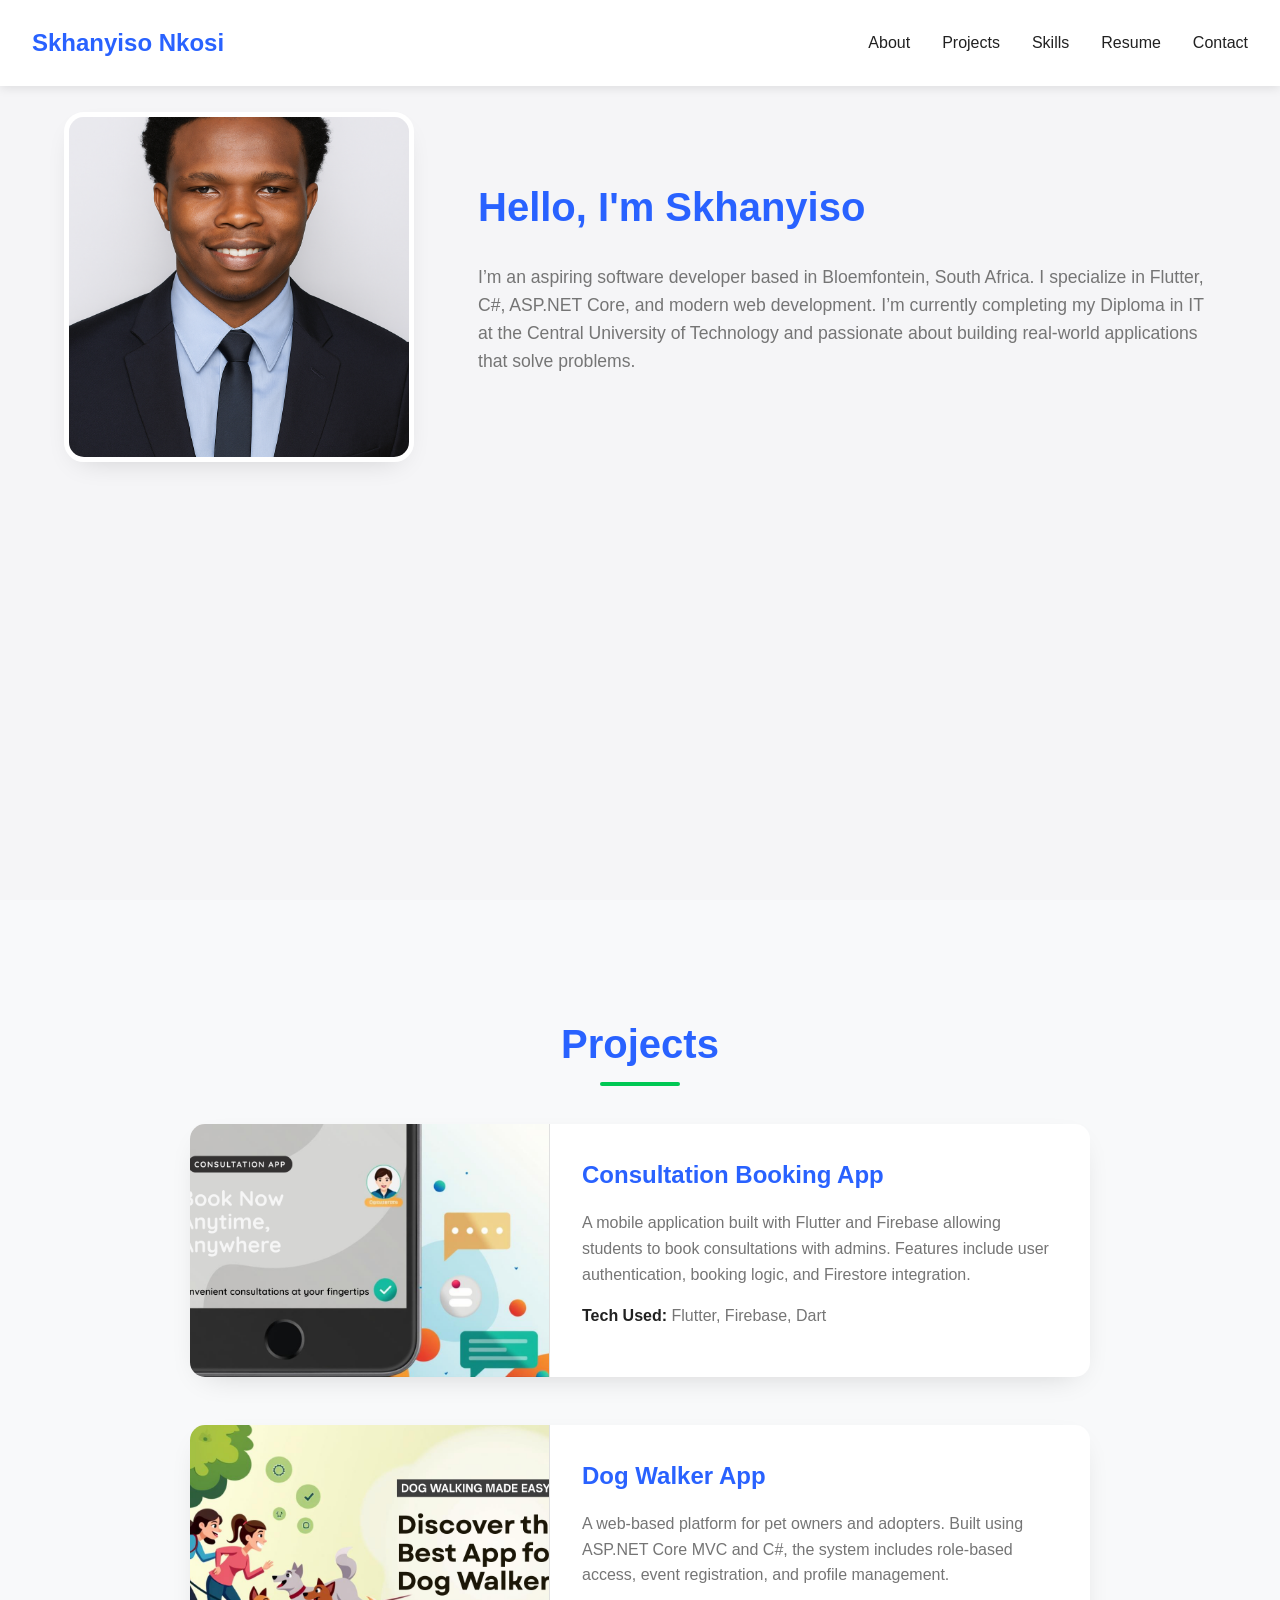
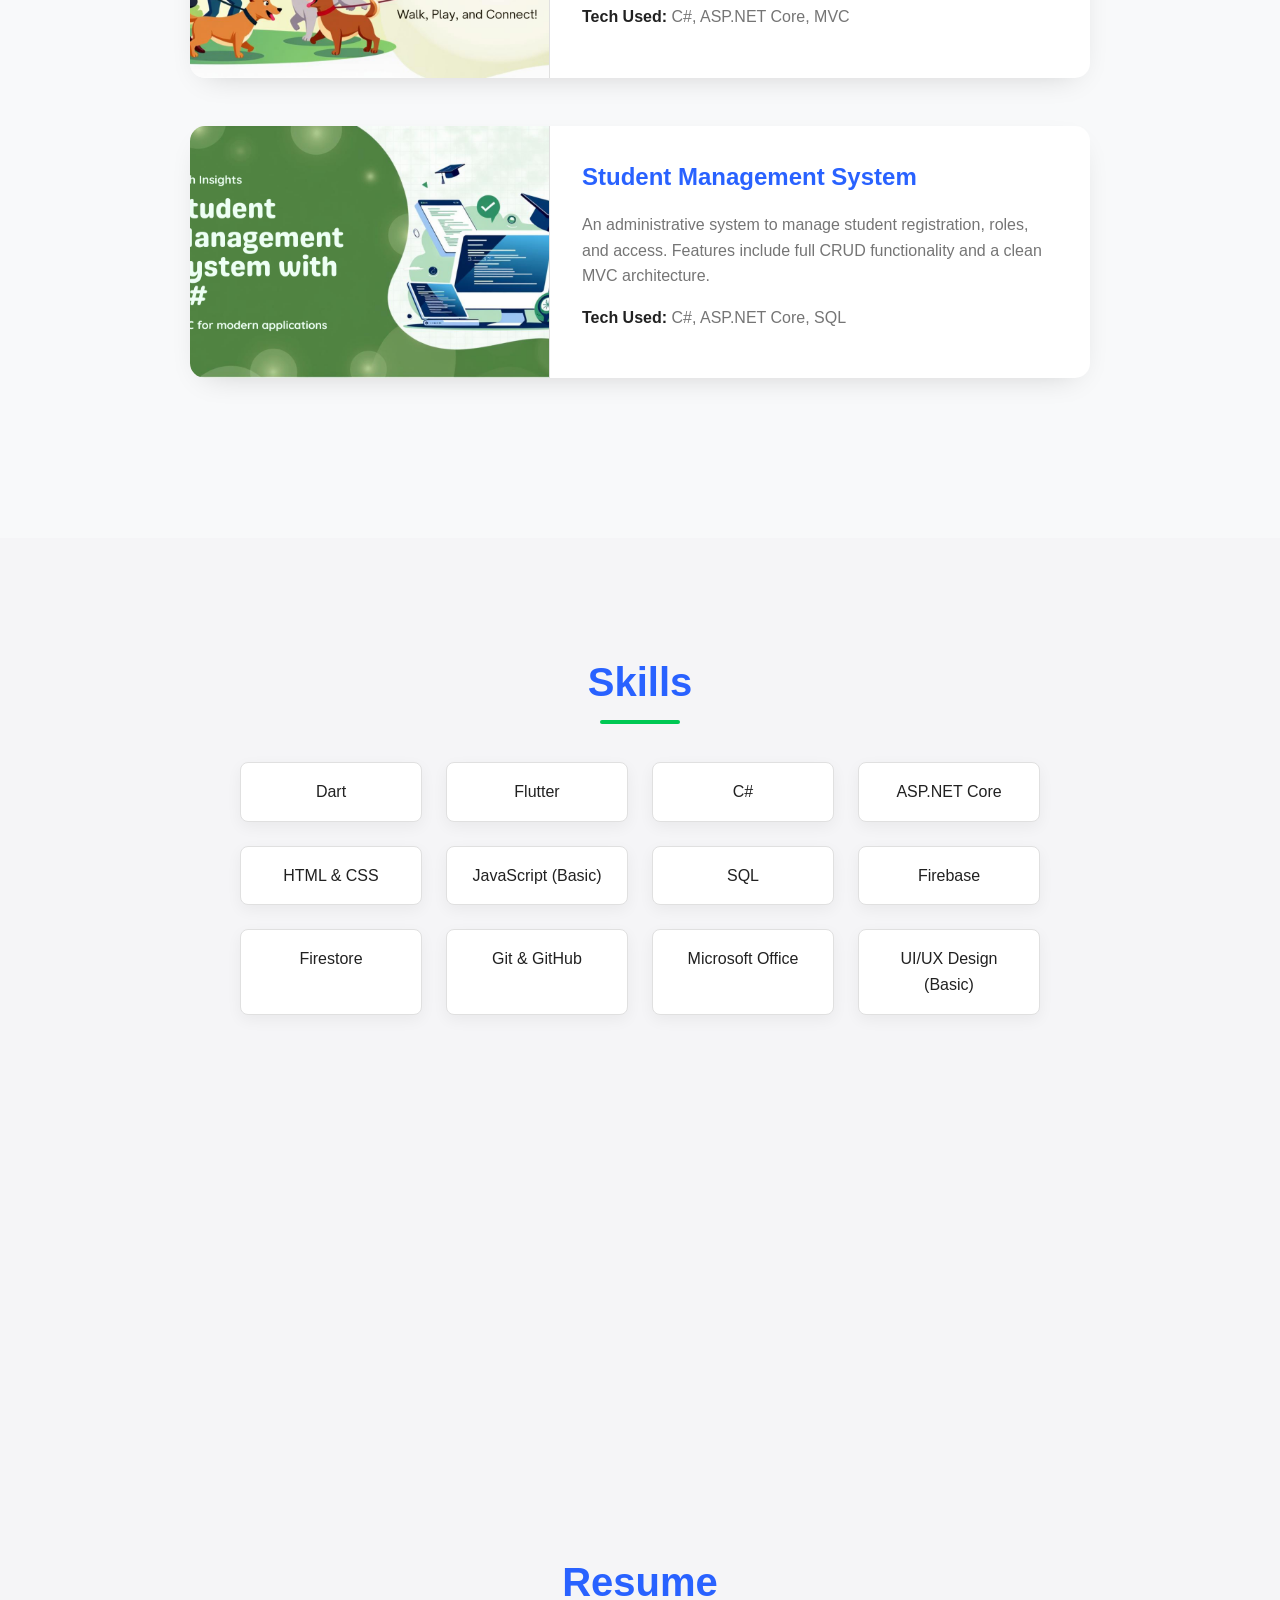
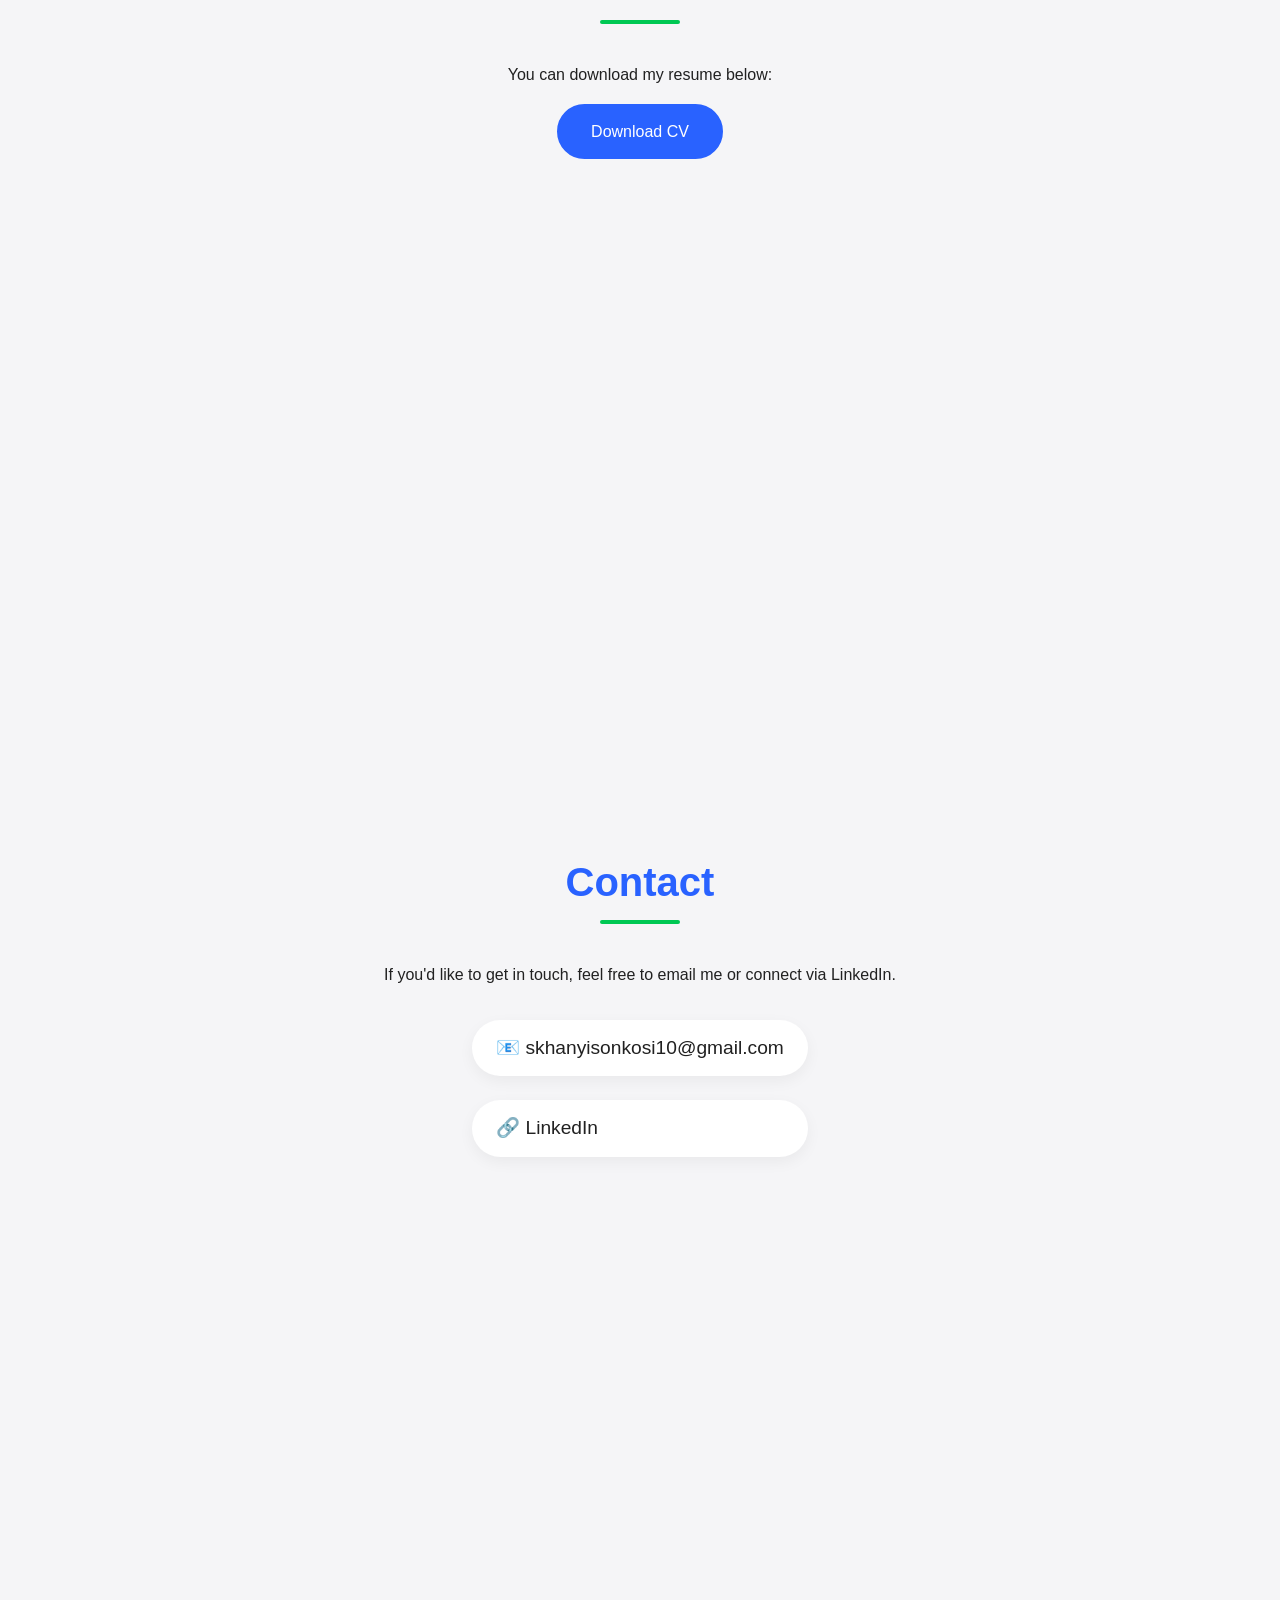
==== index.html @ 8a8b7269 "First commmit -My portfolio website" ====
<!DOCTYPE html>
<html lang="en">
<head>
  <meta charset="UTF-8" />
  <meta name="viewport" content="width=device-width, initial-scale=1.0"/>
  <title>Skhanyiso Nkosi | Portfolio</title>
  <link rel="stylesheet" href="style.css" />
</head>
<body>
  <header>
    <nav>
      <h1>Skhanyiso Nkosi</h1>
      <ul>
        <li><a href="#about">About</a></li>
        <li><a href="#projects">Projects</a></li>
        <li><a href="#skills">Skills</a></li>
        <li><a href="#resume">Resume</a></li>
        <li><a href="#contact">Contact</a></li>
      </ul>
    </nav>
  </header>

  <section id="about" class="section">
    <div class="container">
      <img src="assets/profile.png" alt="Profile Picture" class="profile-pic"/>
      <div class="text">
        <h2>Hello, I'm Skhanyiso</h2>
        <p>
          I’m an aspiring software developer based in Bloemfontein, South Africa. I specialize in Flutter, C#, ASP.NET Core, and modern web development. I’m currently completing my Diploma in IT at the Central University of Technology and passionate about building real-world applications that solve problems.
        </p>
      </div>
    </div>
  </section>

  <section id="projects" class="section">
  <div class="container column">
    <h2 class="section-title">Projects</h2>

    <div class="project-card">
      <img src="assets/consultation-app.png" alt="Consultation App Screenshot" />
      <div class="project-info">
        <h3>Consultation Booking App</h3>
        <p>
          A mobile application built with Flutter and Firebase allowing students to book consultations with admins. Features include user authentication, booking logic, and Firestore integration.
        </p>
        <p><strong>Tech Used:</strong> Flutter, Firebase, Dart</p>
      </div>
    </div>

    <div class="project-card">
      <img src="assets/dog-walker.png" alt="Dog Walker App Screenshot" />
      <div class="project-info">
        <h3>Dog Walker App</h3>
        <p>
          A web-based platform for pet owners and adopters. Built using ASP.NET Core MVC and C#, the system includes role-based access, event registration, and profile management.
        </p>
        <p><strong>Tech Used:</strong> C#, ASP.NET Core, MVC</p>
      </div>
    </div>

    <div class="project-card">
      <img src="assets/student-system.png" alt="Student System Screenshot" />
      <div class="project-info">
        <h3>Student Management System</h3>
        <p>
          An administrative system to manage student registration, roles, and access. Features include full CRUD functionality and a clean MVC architecture.
        </p>
        <p><strong>Tech Used:</strong> C#, ASP.NET Core, SQL</p>
      </div>
    </div>

  </div>
</section>
<section id="skills" class="section">
  <div class="container column">
    <h2 class="section-title">Skills</h2>
    <div class="skills-grid">
      <span>Dart</span>
      <span>Flutter</span>
      <span>C#</span>
      <span>ASP.NET Core</span>
      <span>HTML & CSS</span>
      <span>JavaScript (Basic)</span>
      <span>SQL</span>
      <span>Firebase</span>
      <span>Firestore</span>
      <span>Git & GitHub</span>
      <span>Microsoft Office</span>
      <span>UI/UX Design (Basic)</span>
    </div>
  </div>
</section>

<section id="resume" class="section">
  <div class="container column">
    <h2 class="section-title">Resume</h2>
    <p>You can download my resume below:</p>
    <a href="assets/SNkosi_CV.pdf" class="download-btn" download>Download CV</a>
  </div>
</section>

<section id="contact" class="section">
  <div class="container column">
    <h2 class="section-title">Contact</h2>
    <p>If you'd like to get in touch, feel free to email me or connect via LinkedIn.</p>
    <div class="contact-links">
      <a href="mailto:skhanyisonkosi10@gmail.com">📧 skhanyisonkosi10@gmail.com</a>
      <a href="https://www.linkedin.com/in/skhanyiso-nkosi-4771b7196" target="_blank">🔗 LinkedIn</a>
    </div>
  </div>
</section>



</body>
</html>
---- style.css ----
/* Base Styles */
:root {
  --primary: #2962ff;
  --primary-dark: #0039cb;
  --secondary: #00c853;
  --dark: #212121;
  --light: #f5f5f7;
  --gray: #757575;
  --light-gray: #e0e0e0;
  --card-shadow: 0 10px 30px -15px rgba(0, 0, 0, 0.2);
  --transition: all 0.3s ease-in-out;
}

* {
  margin: 0;
  padding: 0;
  box-sizing: border-box;
}

html {
  scroll-behavior: smooth;
}

body {
  font-family: 'Segoe UI', Tahoma, Geneva, Verdana, sans-serif;
  background-color: var(--light);
  color: var(--dark);
  line-height: 1.6;
}

.container {
  width: 90%;
  max-width: 1200px;
  margin: 0 auto;
  padding: 2rem 0;
}

.column {
  display: flex;
  flex-direction: column;
  align-items: center;
}

.section {
  min-height: 100vh;
  padding: 5rem 0;
}

.section-title {
  font-size: 2.5rem;
  margin-bottom: 3rem;
  position: relative;
  color: var(--primary);
}

.section-title::after {
  content: '';
  position: absolute;
  bottom: -10px;
  left: 50%;
  transform: translateX(-50%);
  width: 80px;
  height: 4px;
  background: var(--secondary);
  border-radius: 2px;
}

/* Header Styles */
header {
  position: fixed;
  top: 0;
  width: 100%;
  background-color: rgba(255, 255, 255, 0.95);
  box-shadow: 0 2px 10px rgba(0, 0, 0, 0.1);
  z-index: 1000;
  backdrop-filter: blur(10px);
  -webkit-backdrop-filter: blur(10px);
}

nav {
  display: flex;
  justify-content: space-between;
  align-items: center;
  padding: 1.5rem 2rem;
}

nav h1 {
  font-size: 1.5rem;
  font-weight: 700;
  color: var(--primary);
}

nav ul {
  display: flex;
  list-style: none;
  gap: 2rem;
}

nav a {
  text-decoration: none;
  color: var(--dark);
  font-weight: 500;
  transition: var(--transition);
  position: relative;
  padding: 0.5rem 0;
}

nav a::after {
  content: '';
  position: absolute;
  bottom: 0;
  left: 0;
  width: 0;
  height: 2px;
  background: var(--primary);
  transition: var(--transition);
}

nav a:hover::after {
  width: 100%;
}

nav a:hover {
  color: var(--primary);
}

/* About Section */
#about .container {
  display: flex;
  align-items: center;
  justify-content: space-between;
  gap: 4rem;
  height: 100%;
}

.profile-pic {
  width: 350px;
  height: 350px;
  border-radius: 20px;
  object-fit: cover;
  box-shadow: var(--card-shadow);
  border: 5px solid white;
  transition: var(--transition);
}

.profile-pic:hover {
  transform: translateY(-5px);
}

#about .text {
  flex: 1;
}

#about h2 {
  font-size: 2.5rem;
  margin-bottom: 1.5rem;
  color: var(--primary);
}

#about p {
  font-size: 1.1rem;
  margin-bottom: 1.5rem;
  color: var(--gray);
}

/* Projects Section */
#projects {
  background-color: #f8f9fa;
}

.project-card {
  display: flex;
  background: white;
  border-radius: 15px;
  overflow: hidden;
  box-shadow: var(--card-shadow);
  margin-bottom: 3rem;
  transition: var(--transition);
  max-width: 900px;
}

.project-card:hover {
  transform: translateY(-10px);
  box-shadow: 0 20px 30px -15px rgba(0, 0, 0, 0.3);
}

.project-card img {
  width: 40%;
  object-fit: cover;
  border-right: 1px solid var(--light-gray);
}

.project-info {
  padding: 2rem;
  width: 60%;
}

.project-info h3 {
  font-size: 1.5rem;
  margin-bottom: 1rem;
  color: var(--primary);
}

.project-info p {
  margin-bottom: 1rem;
  color: var(--gray);
}

.project-info p strong {
  color: var(--dark);
}

/* Skills Section */
.skills-grid {
  display: grid;
  grid-template-columns: repeat(auto-fill, minmax(150px, 1fr));
  gap: 1.5rem;
  width: 100%;
  max-width: 800px;
}

.skills-grid span {
  background: white;
  padding: 1rem;
  border-radius: 8px;
  text-align: center;
  font-weight: 500;
  box-shadow: 0 5px 15px rgba(0, 0, 0, 0.05);
  transition: var(--transition);
  border: 1px solid var(--light-gray);
}

.skills-grid span:hover {
  transform: translateY(-5px);
  box-shadow: 0 10px 20px rgba(0, 0, 0, 0.1);
  border-color: var(--primary);
  color: var(--primary);
}

/* Resume Section */
.download-btn {
  display: inline-block;
  background: var(--primary);
  color: white;
  padding: 0.8rem 2rem;
  border-radius: 50px;
  text-decoration: none;
  font-weight: 500;
  margin-top: 1rem;
  transition: var(--transition);
  border: 2px solid var(--primary);
}

.download-btn:hover {
  background: transparent;
  color: var(--primary);
  transform: translateY(-3px);
}

/* Contact Section */
.contact-links {
  display: flex;
  flex-direction: column;
  gap: 1.5rem;
  margin-top: 2rem;
}

.contact-links a {
  display: flex;
  align-items: center;
  gap: 0.5rem;
  font-size: 1.2rem;
  color: var(--dark);
  text-decoration: none;
  transition: var(--transition);
  padding: 0.8rem 1.5rem;
  border-radius: 50px;
  background: white;
  box-shadow: 0 5px 15px rgba(0, 0, 0, 0.05);
  max-width: 350px;
}

.contact-links a:hover {
  transform: translateY(-5px);
  box-shadow: 0 10px 20px rgba(0, 0, 0, 0.1);
  color: var(--primary);
}

/* Responsive Design */
@media (max-width: 992px) {
  #about .container {
    flex-direction: column;
    text-align: center;
  }
  
  .profile-pic {
    margin-bottom: 2rem;
  }
  
  .project-card {
    flex-direction: column;
  }
  
  .project-card img {
    width: 100%;
    border-right: none;
    border-bottom: 1px solid var(--light-gray);
  }
  
  .project-info {
    width: 100%;
  }
}

@media (max-width: 768px) {
  nav {
    flex-direction: column;
    gap: 1rem;
  }
  
  nav ul {
    gap: 1rem;
  }
  
  .section-title {
    font-size: 2rem;
  }
  
  .skills-grid {
    grid-template-columns: repeat(auto-fill, minmax(120px, 1fr));
  }
}

@media (max-width: 576px) {
  .profile-pic {
    width: 250px;
    height: 250px;
  }
  
  .contact-links a {
    font-size: 1rem;
  }
}
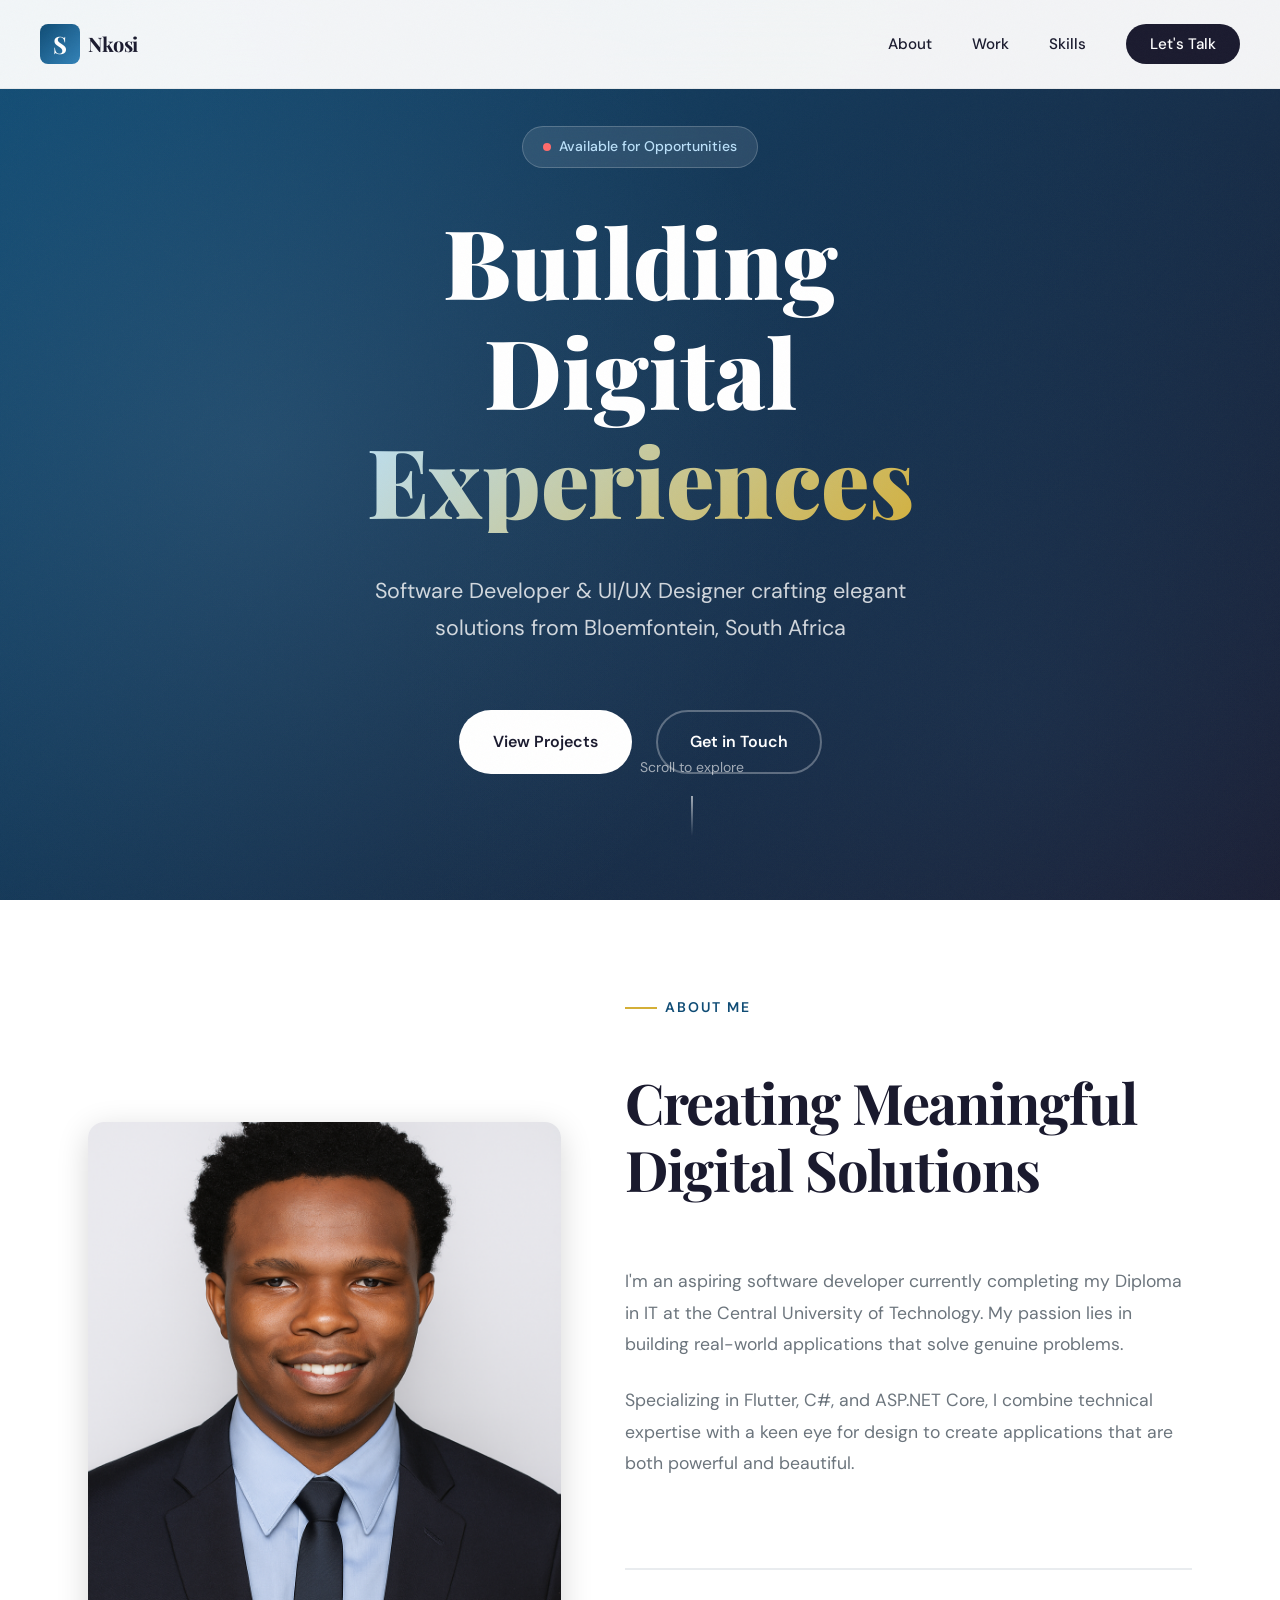
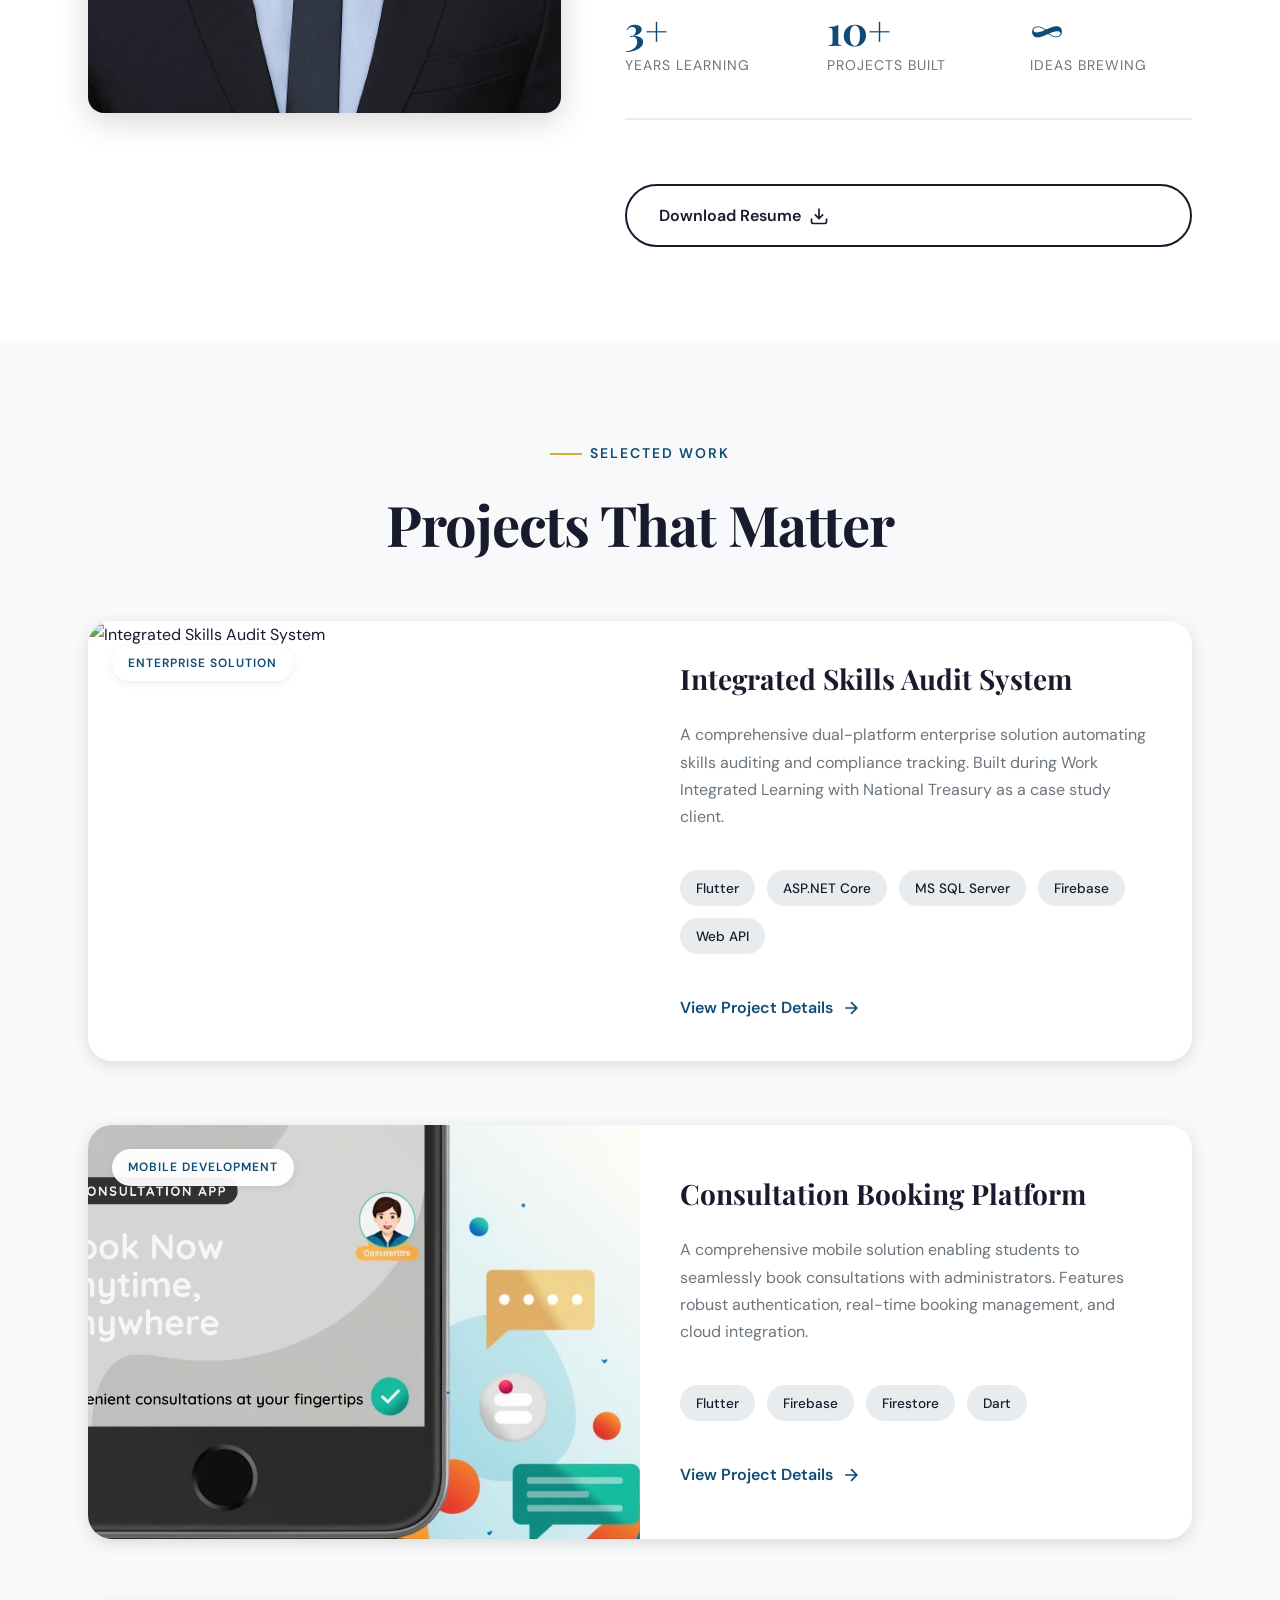
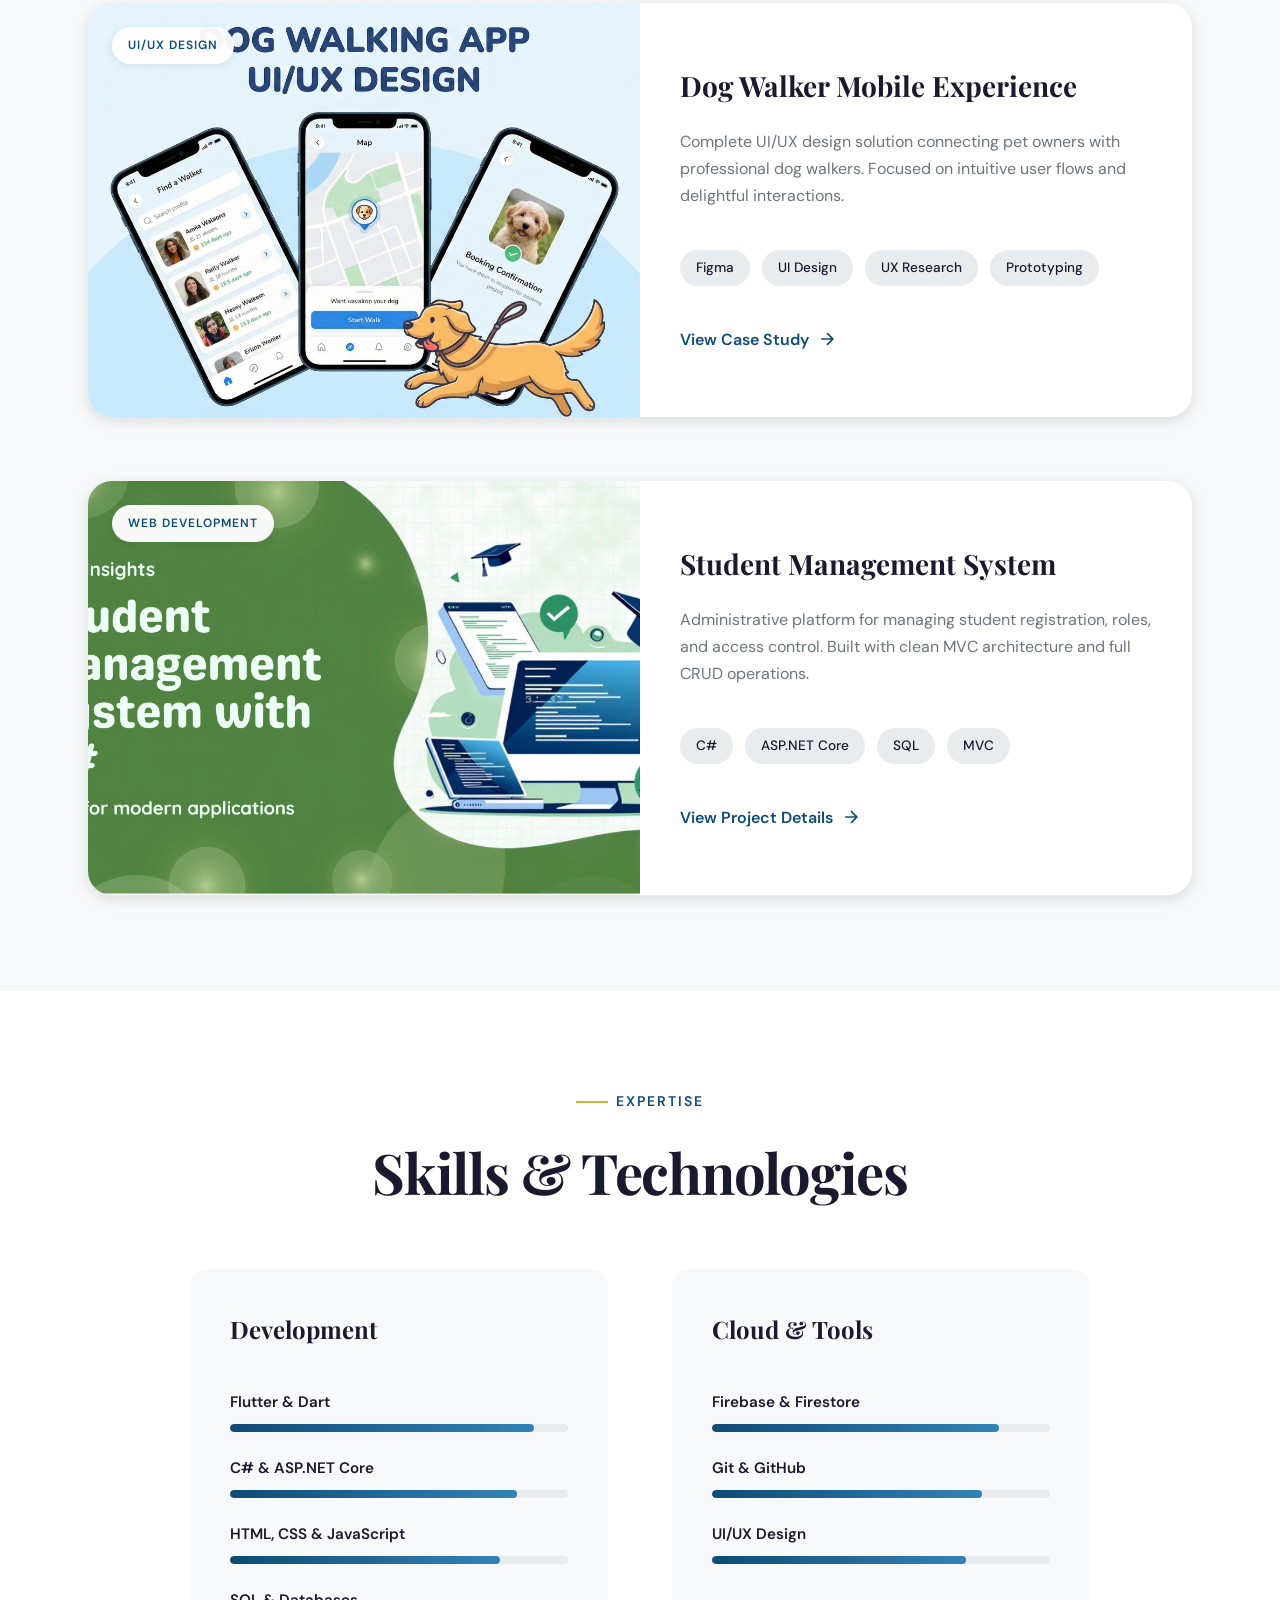
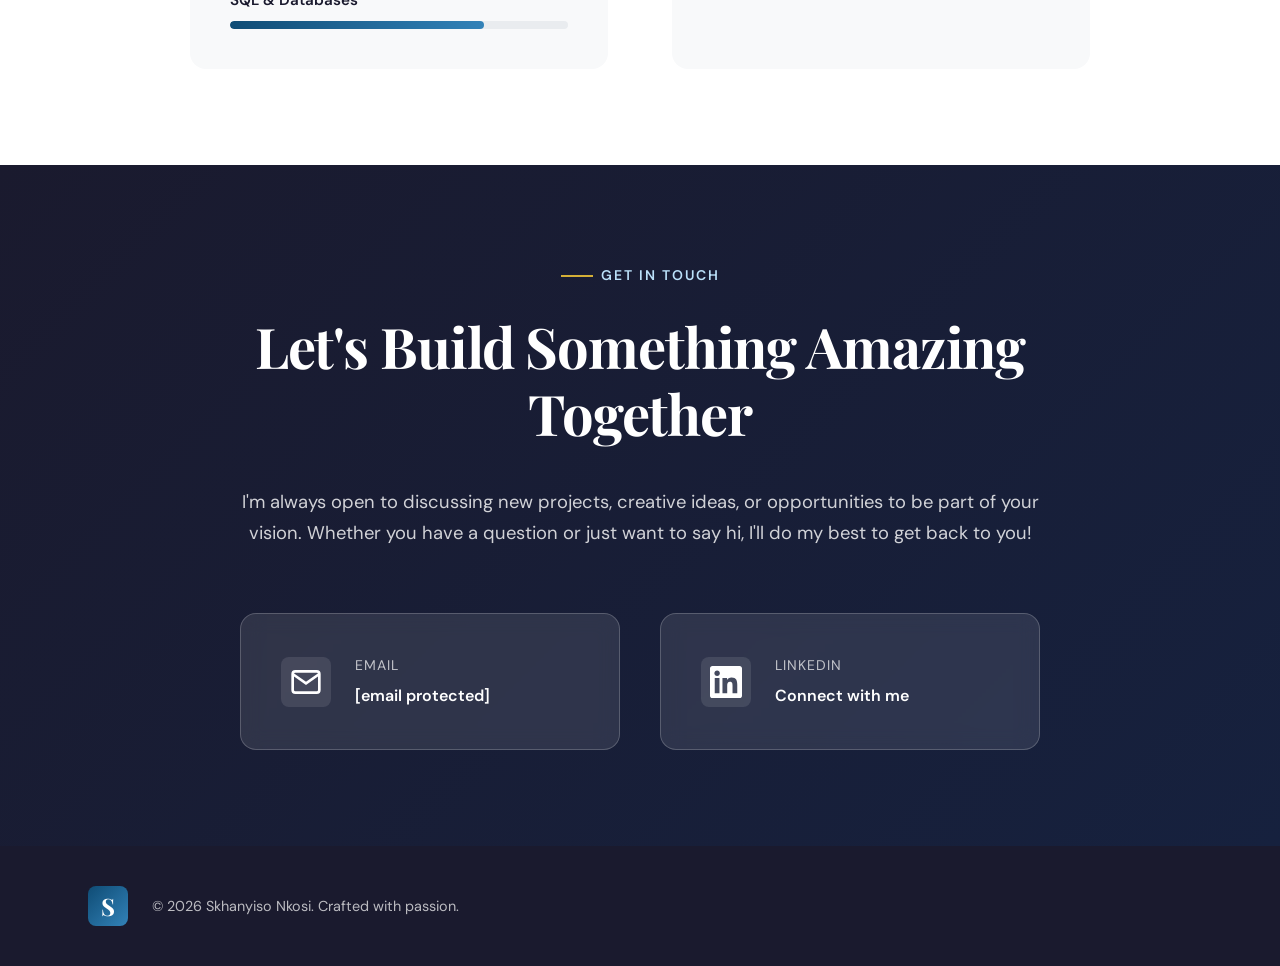
==== commit e37f8cf4: "updated portfolio with new projects" ====
--- a/index.html
+++ b/index.html
@@ -3,114 +3,338 @@
 <head>
   <meta charset="UTF-8" />
   <meta name="viewport" content="width=device-width, initial-scale=1.0"/>
-  <title>Skhanyiso Nkosi | Portfolio</title>
+  <title>Skhanyiso Nkosi | Developer & Designer</title>
+  <link rel="preconnect" href="https://fonts.googleapis.com">
+  <link rel="preconnect" href="https://fonts.gstatic.com" crossorigin>
+  <link href="https://fonts.googleapis.com/css2?family=Playfair+Display:wght@400;700;900&family=DM+Sans:wght@400;500;700&display=swap" rel="stylesheet">
   <link rel="stylesheet" href="style.css" />
 </head>
 <body>
+  <div class="grain-overlay"></div>
+  
   <header>
     <nav>
-      <h1>Skhanyiso Nkosi</h1>
-      <ul>
+      <div class="logo">
+        <span class="logo-initial">S</span>
+        <span class="logo-text">Nkosi</span>
+      </div>
+      <ul class="nav-links">
         <li><a href="#about">About</a></li>
-        <li><a href="#projects">Projects</a></li>
+        <li><a href="#projects">Work</a></li>
         <li><a href="#skills">Skills</a></li>
-        <li><a href="#resume">Resume</a></li>
-        <li><a href="#contact">Contact</a></li>
+        <li><a href="#contact" class="nav-cta">Let's Talk</a></li>
       </ul>
+      <button class="menu-toggle" aria-label="Toggle menu">
+        <span></span>
+        <span></span>
+        <span></span>
+      </button>
     </nav>
   </header>
 
-  <section id="about" class="section">
-    <div class="container">
-      <img src="assets/profile.png" alt="Profile Picture" class="profile-pic"/>
-      <div class="text">
-        <h2>Hello, I'm Skhanyiso</h2>
-        <p>
-          I’m an aspiring software developer based in Bloemfontein, South Africa. I specialize in Flutter, C#, ASP.NET Core, and modern web development. I’m currently completing my Diploma in IT at the Central University of Technology and passionate about building real-world applications that solve problems.
-        </p>
-      </div>
-    </div>
-  </section>
-
-  <section id="projects" class="section">
-  <div class="container column">
-    <h2 class="section-title">Projects</h2>
-
-    <div class="project-card">
-      <img src="assets/consultation-app.png" alt="Consultation App Screenshot" />
-      <div class="project-info">
-        <h3>Consultation Booking App</h3>
-        <p>
-          A mobile application built with Flutter and Firebase allowing students to book consultations with admins. Features include user authentication, booking logic, and Firestore integration.
-        </p>
-        <p><strong>Tech Used:</strong> Flutter, Firebase, Dart</p>
-      </div>
-    </div>
-
-    <div class="project-card">
-      <img src="assets/dog-walker.png" alt="Dog Walker App Screenshot" />
-      <div class="project-info">
-        <h3>Dog Walker App</h3>
-        <p>
-          A web-based platform for pet owners and adopters. Built using ASP.NET Core MVC and C#, the system includes role-based access, event registration, and profile management.
-        </p>
-        <p><strong>Tech Used:</strong> C#, ASP.NET Core, MVC</p>
-      </div>
-    </div>
-
-    <div class="project-card">
-      <img src="assets/student-system.png" alt="Student System Screenshot" />
-      <div class="project-info">
-        <h3>Student Management System</h3>
-        <p>
-          An administrative system to manage student registration, roles, and access. Features include full CRUD functionality and a clean MVC architecture.
-        </p>
-        <p><strong>Tech Used:</strong> C#, ASP.NET Core, SQL</p>
-      </div>
-    </div>
-
-  </div>
-</section>
-<section id="skills" class="section">
-  <div class="container column">
-    <h2 class="section-title">Skills</h2>
-    <div class="skills-grid">
-      <span>Dart</span>
-      <span>Flutter</span>
-      <span>C#</span>
-      <span>ASP.NET Core</span>
-      <span>HTML & CSS</span>
-      <span>JavaScript (Basic)</span>
-      <span>SQL</span>
-      <span>Firebase</span>
-      <span>Firestore</span>
-      <span>Git & GitHub</span>
-      <span>Microsoft Office</span>
-      <span>UI/UX Design (Basic)</span>
-    </div>
-  </div>
-</section>
-
-<section id="resume" class="section">
-  <div class="container column">
-    <h2 class="section-title">Resume</h2>
-    <p>You can download my resume below:</p>
-    <a href="assets/SNkosi_CV.pdf" class="download-btn" download>Download CV</a>
-  </div>
-</section>
-
-<section id="contact" class="section">
-  <div class="container column">
-    <h2 class="section-title">Contact</h2>
-    <p>If you'd like to get in touch, feel free to email me or connect via LinkedIn.</p>
-    <div class="contact-links">
-      <a href="mailto:skhanyisonkosi10@gmail.com">📧 skhanyisonkosi10@gmail.com</a>
-      <a href="https://www.linkedin.com/in/skhanyiso-nkosi-4771b7196" target="_blank">🔗 LinkedIn</a>
-    </div>
-  </div>
-</section>
-
-
-
-</body>
-</html>
+  <section id="hero" class="hero">
+    <div class="hero-content">
+      <div class="hero-badge">
+        <span>Available for Opportunities</span>
+      </div>
+      <h1 class="hero-title">
+        <span class="title-line" style="animation-delay: 0.1s">Building</span>
+        <span class="title-line" style="animation-delay: 0.2s">Digital</span>
+        <span class="title-line highlight" style="animation-delay: 0.3s">Experiences</span>
+      </h1>
+      <p class="hero-subtitle">
+        Software Developer & UI/UX Designer crafting elegant solutions from Bloemfontein, South Africa
+      </p>
+      <div class="hero-cta">
+        <a href="#projects" class="btn-primary">View Projects</a>
+        <a href="#contact" class="btn-secondary">Get in Touch</a>
+      </div>
+    </div>
+    <div class="scroll-indicator">
+      <span>Scroll to explore</span>
+      <div class="scroll-line"></div>
+    </div>
+  </section>
+
+  <section id="about" class="section about-section">
+    <div class="container">
+      <div class="about-grid">
+        <div class="about-image-wrapper">
+          <div class="image-frame">
+            <img src="assets/profile.png" alt="Skhanyiso Nkosi" class="profile-pic"/>
+            <div class="image-decoration"></div>
+          </div>
+        </div>
+        
+        <div class="about-content">
+          <span class="section-label">About Me</span>
+          <h2 class="section-heading">Creating Meaningful Digital Solutions</h2>
+          <div class="about-text">
+            <p>
+              I'm an aspiring software developer currently completing my Diploma in IT at the Central University of Technology. My passion lies in building real-world applications that solve genuine problems.
+            </p>
+            <p>
+              Specializing in Flutter, C#, and ASP.NET Core, I combine technical expertise with a keen eye for design to create applications that are both powerful and beautiful.
+            </p>
+          </div>
+          
+          <div class="about-stats">
+            <div class="stat-item">
+              <span class="stat-number">3+</span>
+              <span class="stat-label">Years Learning</span>
+            </div>
+            <div class="stat-item">
+              <span class="stat-number">10+</span>
+              <span class="stat-label">Projects Built</span>
+            </div>
+            <div class="stat-item">
+              <span class="stat-number">∞</span>
+              <span class="stat-label">Ideas Brewing</span>
+            </div>
+          </div>
+          
+          <a href="assets/SNkosi_CV.pdf" class="btn-outline" download>
+            <span>Download Resume</span>
+            <svg width="20" height="20" viewBox="0 0 24 24" fill="none" stroke="currentColor" stroke-width="2">
+              <path d="M21 15v4a2 2 0 0 1-2 2H5a2 2 0 0 1-2-2v-4M7 10l5 5 5-5M12 15V3"/>
+            </svg>
+          </a>
+        </div>
+      </div>
+    </div>
+  </section>
+
+  <section id="projects" class="section projects-section">
+    <div class="container">
+      <div class="section-header">
+        <span class="section-label">Selected Work</span>
+        <h2 class="section-heading">Projects That Matter</h2>
+      </div>
+
+      <div class="projects-grid">
+        <article class="project-card featured">
+          <div class="project-image">
+            <img src="assets/skills-audit.png" alt="Integrated Skills Audit System" />
+            <div class="project-overlay">
+              <span class="project-category">Enterprise Solution</span>
+            </div>
+          </div>
+          <div class="project-content">
+            <h3>Integrated Skills Audit System</h3>
+            <p>
+              A comprehensive dual-platform enterprise solution automating skills auditing and compliance tracking. Built during Work Integrated Learning with National Treasury as a case study client.
+            </p>
+            <div class="project-tech">
+              <span>Flutter</span>
+              <span>ASP.NET Core</span>
+              <span>MS SQL Server</span>
+              <span>Firebase</span>
+              <span>Web API</span>
+            </div>
+            <a href="skills-audit-system.html" class="project-link">
+              <span>View Project Details</span>
+              <svg width="20" height="20" viewBox="0 0 24 24" fill="none" stroke="currentColor" stroke-width="2">
+                <path d="M5 12h14M12 5l7 7-7 7"/>
+              </svg>
+            </a>
+          </div>
+        </article>
+
+        <article class="project-card featured">
+          <div class="project-image">
+            <img src="assets/consultation-app.png" alt="Consultation Booking App" />
+            <div class="project-overlay">
+              <span class="project-category">Mobile Development</span>
+            </div>
+          </div>
+          <div class="project-content">
+            <h3>Consultation Booking Platform</h3>
+            <p>
+              A comprehensive mobile solution enabling students to seamlessly book consultations with administrators. Features robust authentication, real-time booking management, and cloud integration.
+            </p>
+            <div class="project-tech">
+              <span>Flutter</span>
+              <span>Firebase</span>
+              <span>Firestore</span>
+              <span>Dart</span>
+            </div>
+            <a href="consultation-booking.html" class="project-link">
+              <span>View Project Details</span>
+              <svg width="20" height="20" viewBox="0 0 24 24" fill="none" stroke="currentColor" stroke-width="2">
+                <path d="M5 12h14M12 5l7 7-7 7"/>
+              </svg>
+            </a>
+          </div>
+        </article>
+
+        <article class="project-card featured">
+          <div class="project-image">
+            <img src="assets/dog-walker.png" alt="Dog Walker App Design" />
+            <div class="project-overlay">
+              <span class="project-category">UI/UX Design</span>
+            </div>
+          </div>
+          <div class="project-content">
+            <h3>Dog Walker Mobile Experience</h3>
+            <p>
+              Complete UI/UX design solution connecting pet owners with professional dog walkers. Focused on intuitive user flows and delightful interactions.
+            </p>
+            <div class="project-tech">
+              <span>Figma</span>
+              <span>UI Design</span>
+              <span>UX Research</span>
+              <span>Prototyping</span>
+            </div>
+            <a href="dog-walking-design.html" class="project-link">
+              <span>View Case Study</span>
+              <svg width="20" height="20" viewBox="0 0 24 24" fill="none" stroke="currentColor" stroke-width="2">
+                <path d="M5 12h14M12 5l7 7-7 7"/>
+              </svg>
+            </a>
+          </div>
+        </article>
+
+        <article class="project-card">
+          <div class="project-image">
+            <img src="assets/student-system.png" alt="Student Management System" />
+            <div class="project-overlay">
+              <span class="project-category">Web Development</span>
+            </div>
+          </div>
+          <div class="project-content">
+            <h3>Student Management System</h3>
+            <p>
+              Administrative platform for managing student registration, roles, and access control. Built with clean MVC architecture and full CRUD operations.
+            </p>
+            <div class="project-tech">
+              <span>C#</span>
+              <span>ASP.NET Core</span>
+              <span>SQL</span>
+              <span>MVC</span>
+            </div>
+            <a href="student-management.html" class="project-link">
+              <span>View Project Details</span>
+              <svg width="20" height="20" viewBox="0 0 24 24" fill="none" stroke="currentColor" stroke-width="2">
+                <path d="M5 12h14M12 5l7 7-7 7"/>
+              </svg>
+            </a>
+          </div>
+        </article>
+      </div>
+    </div>
+  </section>
+
+  <section id="skills" class="section skills-section">
+    <div class="container">
+      <div class="section-header">
+        <span class="section-label">Expertise</span>
+        <h2 class="section-heading">Skills & Technologies</h2>
+      </div>
+
+      <div class="skills-categories">
+        <div class="skill-category">
+          <h3 class="category-title">Development</h3>
+          <div class="skills-list">
+            <div class="skill-item">
+              <span class="skill-name">Flutter & Dart</span>
+              <div class="skill-bar">
+                <div class="skill-fill" style="width: 90%; animation-delay: 0.1s"></div>
+              </div>
+            </div>
+            <div class="skill-item">
+              <span class="skill-name">C# & ASP.NET Core</span>
+              <div class="skill-bar">
+                <div class="skill-fill" style="width: 85%; animation-delay: 0.2s"></div>
+              </div>
+            </div>
+            <div class="skill-item">
+              <span class="skill-name">HTML, CSS & JavaScript</span>
+              <div class="skill-bar">
+                <div class="skill-fill" style="width: 80%; animation-delay: 0.3s"></div>
+              </div>
+            </div>
+            <div class="skill-item">
+              <span class="skill-name">SQL & Databases</span>
+              <div class="skill-bar">
+                <div class="skill-fill" style="width: 75%; animation-delay: 0.4s"></div>
+              </div>
+            </div>
+          </div>
+        </div>
+
+        <div class="skill-category">
+          <h3 class="category-title">Cloud & Tools</h3>
+          <div class="skills-list">
+            <div class="skill-item">
+              <span class="skill-name">Firebase & Firestore</span>
+              <div class="skill-bar">
+                <div class="skill-fill" style="width: 85%; animation-delay: 0.1s"></div>
+              </div>
+            </div>
+            <div class="skill-item">
+              <span class="skill-name">Git & GitHub</span>
+              <div class="skill-bar">
+                <div class="skill-fill" style="width: 80%; animation-delay: 0.2s"></div>
+              </div>
+            </div>
+            <div class="skill-item">
+              <span class="skill-name">UI/UX Design</span>
+              <div class="skill-bar">
+                <div class="skill-fill" style="width: 75%; animation-delay: 0.3s"></div>
+              </div>
+            </div>
+          </div>
+        </div>
+      </div>
+    </div>
+  </section>
+
+  <section id="contact" class="section contact-section">
+    <div class="container">
+      <div class="contact-content">
+        <div class="contact-text">
+          <span class="section-label">Get in Touch</span>
+          <h2 class="section-heading">Let's Build Something Amazing Together</h2>
+          <p>
+            I'm always open to discussing new projects, creative ideas, or opportunities to be part of your vision. Whether you have a question or just want to say hi, I'll do my best to get back to you!
+          </p>
+        </div>
+        
+        <div class="contact-methods">
+          <a href="/cdn-cgi/l/email-protection#98ebf3f0f9f6e1f1ebf7f6f3f7ebf1a9a8d8fff5f9f1f4b6fbf7f5" class="contact-card email-card">
+            <div class="contact-icon">
+              <svg width="32" height="32" viewBox="0 0 24 24" fill="none" stroke="currentColor" stroke-width="2">
+                <path d="M4 4h16c1.1 0 2 .9 2 2v12c0 1.1-.9 2-2 2H4c-1.1 0-2-.9-2-2V6c0-1.1.9-2 2-2z"/>
+                <polyline points="22,6 12,13 2,6"/>
+              </svg>
+            </div>
+            <div class="contact-info">
+              <span class="contact-label">Email</span>
+              <span class="contact-value"><span class="__cf_email__" data-cfemail="0a7961626b647363796564616579633b3a4a6d676b636624696567">[email&#160;protected]</span></span>
+            </div>
+          </a>
+
+          <a href="https://www.linkedin.com/in/skhanyiso-nkosi-4771b7196" target="_blank" class="contact-card linkedin-card">
+            <div class="contact-icon">
+              <svg width="32" height="32" viewBox="0 0 24 24" fill="currentColor">
+                <path d="M20.447 20.452h-3.554v-5.569c0-1.328-.027-3.037-1.852-3.037-1.853 0-2.136 1.445-2.136 2.939v5.667H9.351V9h3.414v1.561h.046c.477-.9 1.637-1.85 3.37-1.85 3.601 0 4.267 2.37 4.267 5.455v6.286zM5.337 7.433c-1.144 0-2.063-.926-2.063-2.065 0-1.138.92-2.063 2.063-2.063 1.14 0 2.064.925 2.064 2.063 0 1.139-.925 2.065-2.064 2.065zm1.782 13.019H3.555V9h3.564v11.452zM22.225 0H1.771C.792 0 0 .774 0 1.729v20.542C0 23.227.792 24 1.771 24h20.451C23.2 24 24 23.227 24 22.271V1.729C24 .774 23.2 0 22.222 0h.003z"/>
+              </svg>
+            </div>
+            <div class="contact-info">
+              <span class="contact-label">LinkedIn</span>
+              <span class="contact-value">Connect with me</span>
+            </div>
+          </a>
+        </div>
+      </div>
+    </div>
+  </section>
+
+  <footer class="footer">
+    <div class="container">
+      <div class="footer-content">
+        <div class="footer-left">
+          <span class="logo-initial">S</span>
+          <p>© 2026 Skhanyiso Nkosi. Crafted with passion.</p>
+        </div>
+        <div class="footer-right">
--- a/style.css
+++ b/style.css
@@ -1,15 +1,59 @@
-/* Base Styles */
+/* =========================================
+   DESIGN SYSTEM - Editorial Magazine Aesthetic
+   ========================================= */
+
 :root {
-  --primary: #2962ff;
-  --primary-dark: #0039cb;
-  --secondary: #00c853;
-  --dark: #212121;
-  --light: #f5f5f7;
-  --gray: #757575;
-  --light-gray: #e0e0e0;
-  --card-shadow: 0 10px 30px -15px rgba(0, 0, 0, 0.2);
-  --transition: all 0.3s ease-in-out;
-}
+  /* Primary Palette - Deep & Sophisticated */
+  --color-primary: #1a1a2e;
+  --color-secondary: #16213e;
+  --color-accent: #0f4c75;
+  --color-highlight: #3282b8;
+  
+  /* Bright Accents */
+  --color-bright: #bbe1fa;
+  --color-gold: #d4af37;
+  --color-coral: #ff6b6b;
+  
+  /* Neutrals */
+  --color-white: #ffffff;
+  --color-off-white: #f8f9fa;
+  --color-light-gray: #e9ecef;
+  --color-gray: #6c757d;
+  --color-dark-gray: #343a40;
+  
+  /* Typography */
+  --font-display: 'Playfair Display', Georgia, serif;
+  --font-body: 'DM Sans', -apple-system, sans-serif;
+  
+  /* Spacing Scale */
+  --space-xs: 0.5rem;
+  --space-sm: 1rem;
+  --space-md: 1.5rem;
+  --space-lg: 2.5rem;
+  --space-xl: 4rem;
+  --space-2xl: 6rem;
+  
+  /* Shadows */
+  --shadow-sm: 0 2px 8px rgba(0, 0, 0, 0.08);
+  --shadow-md: 0 4px 16px rgba(0, 0, 0, 0.12);
+  --shadow-lg: 0 8px 32px rgba(0, 0, 0, 0.16);
+  --shadow-xl: 0 16px 48px rgba(0, 0, 0, 0.20);
+  
+  /* Transitions */
+  --transition-fast: 0.15s ease;
+  --transition-base: 0.3s ease;
+  --transition-slow: 0.5s ease;
+  
+  /* Border Radius */
+  --radius-sm: 4px;
+  --radius-md: 8px;
+  --radius-lg: 16px;
+  --radius-xl: 24px;
+}
+
+/* =========================================
+   BASE STYLES
+   ========================================= */
 
 * {
   margin: 0;
@@ -19,325 +63,905 @@
 
 html {
   scroll-behavior: smooth;
+  overflow-x: hidden;
 }
 
 body {
-  font-family: 'Segoe UI', Tahoma, Geneva, Verdana, sans-serif;
-  background-color: var(--light);
-  color: var(--dark);
-  line-height: 1.6;
+  font-family: var(--font-body);
+  font-size: 16px;
+  line-height: 1.7;
+  color: var(--color-primary);
+  background: var(--color-off-white);
+  overflow-x: hidden;
+  -webkit-font-smoothing: antialiased;
+  -moz-osx-font-smoothing: grayscale;
+}
+
+/* Grain Texture Overlay */
+.grain-overlay {
+  position: fixed;
+  top: 0;
+  left: 0;
+  width: 100%;
+  height: 100%;
+  pointer-events: none;
+  z-index: 9999;
+  opacity: 0.03;
+  background-image: url("data:image/svg+xml,%3Csvg viewBox='0 0 400 400' xmlns='http://www.w3.org/2000/svg'%3E%3Cfilter id='noiseFilter'%3E%3CfeTurbulence type='fractalNoise' baseFrequency='3.5' numOctaves='4' stitchTiles='stitch'/%3E%3C/filter%3E%3Crect width='100%25' height='100%25' filter='url(%23noiseFilter)'/%3E%3C/svg%3E");
 }
 
 .container {
   width: 90%;
   max-width: 1200px;
   margin: 0 auto;
-  padding: 2rem 0;
-}
-
-.column {
-  display: flex;
-  flex-direction: column;
-  align-items: center;
+  padding: 0 var(--space-md);
 }
 
 .section {
-  min-height: 100vh;
-  padding: 5rem 0;
-}
-
-.section-title {
-  font-size: 2.5rem;
-  margin-bottom: 3rem;
+  padding: var(--space-2xl) 0;
   position: relative;
-  color: var(--primary);
-}
-
-.section-title::after {
+}
+
+/* =========================================
+   TYPOGRAPHY
+   ========================================= */
+
+.section-label {
+  display: inline-block;
+  font-size: 0.875rem;
+  font-weight: 600;
+  letter-spacing: 2px;
+  text-transform: uppercase;
+  color: var(--color-accent);
+  margin-bottom: var(--space-md);
+  position: relative;
+  padding-left: 2.5rem;
+}
+
+.section-label::before {
   content: '';
   position: absolute;
-  bottom: -10px;
-  left: 50%;
-  transform: translateX(-50%);
-  width: 80px;
-  height: 4px;
-  background: var(--secondary);
-  border-radius: 2px;
-}
-
-/* Header Styles */
+  left: 0;
+  top: 50%;
+  transform: translateY(-50%);
+  width: 2rem;
+  height: 2px;
+  background: var(--color-gold);
+}
+
+.section-heading {
+  font-family: var(--font-display);
+  font-size: clamp(2rem, 5vw, 3.5rem);
+  font-weight: 700;
+  line-height: 1.2;
+  color: var(--color-primary);
+  margin-bottom: var(--space-lg);
+  letter-spacing: -0.02em;
+}
+
+.section-header {
+  text-align: center;
+  margin-bottom: var(--space-xl);
+}
+
+/* =========================================
+   HEADER & NAVIGATION
+   ========================================= */
+
 header {
   position: fixed;
   top: 0;
+  left: 0;
   width: 100%;
-  background-color: rgba(255, 255, 255, 0.95);
-  box-shadow: 0 2px 10px rgba(0, 0, 0, 0.1);
   z-index: 1000;
-  backdrop-filter: blur(10px);
-  -webkit-backdrop-filter: blur(10px);
+  background: rgba(255, 255, 255, 0.95);
+  backdrop-filter: blur(20px);
+  -webkit-backdrop-filter: blur(20px);
+  border-bottom: 1px solid rgba(0, 0, 0, 0.05);
+  transition: var(--transition-base);
 }
 
 nav {
   display: flex;
   justify-content: space-between;
   align-items: center;
-  padding: 1.5rem 2rem;
-}
-
-nav h1 {
+  padding: var(--space-md) var(--space-lg);
+  max-width: 1400px;
+  margin: 0 auto;
+}
+
+.logo {
+  display: flex;
+  align-items: center;
+  gap: 0.5rem;
+  font-weight: 700;
+  text-decoration: none;
+  color: var(--color-primary);
+}
+
+.logo-initial {
+  display: flex;
+  align-items: center;
+  justify-content: center;
+  width: 40px;
+  height: 40px;
+  background: linear-gradient(135deg, var(--color-accent), var(--color-highlight));
+  color: white;
+  font-family: var(--font-display);
   font-size: 1.5rem;
   font-weight: 700;
-  color: var(--primary);
-}
-
-nav ul {
+  border-radius: var(--radius-md);
+}
+
+.logo-text {
+  font-family: var(--font-display);
+  font-size: 1.25rem;
+  letter-spacing: -0.02em;
+}
+
+.nav-links {
   display: flex;
   list-style: none;
-  gap: 2rem;
-}
-
-nav a {
+  gap: var(--space-lg);
+  align-items: center;
+}
+
+.nav-links a {
   text-decoration: none;
-  color: var(--dark);
+  color: var(--color-primary);
   font-weight: 500;
-  transition: var(--transition);
+  font-size: 0.95rem;
   position: relative;
-  padding: 0.5rem 0;
-}
-
-nav a::after {
+  transition: color var(--transition-fast);
+}
+
+.nav-links a:not(.nav-cta)::after {
   content: '';
   position: absolute;
-  bottom: 0;
+  bottom: -4px;
   left: 0;
   width: 0;
   height: 2px;
-  background: var(--primary);
-  transition: var(--transition);
-}
-
-nav a:hover::after {
+  background: var(--color-accent);
+  transition: width var(--transition-base);
+}
+
+.nav-links a:not(.nav-cta):hover::after {
   width: 100%;
 }
 
-nav a:hover {
-  color: var(--primary);
-}
-
-/* About Section */
-#about .container {
-  display: flex;
-  align-items: center;
+.nav-cta {
+  padding: 0.6rem 1.5rem;
+  background: var(--color-primary);
+  color: white !important;
+  border-radius: 50px;
+  transition: all var(--transition-base);
+}
+
+.nav-cta:hover {
+  background: var(--color-accent);
+  transform: translateY(-2px);
+  box-shadow: var(--shadow-md);
+}
+
+.menu-toggle {
+  display: none;
+  flex-direction: column;
+  gap: 4px;
+  background: none;
+  border: none;
+  cursor: pointer;
+  padding: 0.5rem;
+}
+
+.menu-toggle span {
+  width: 24px;
+  height: 2px;
+  background: var(--color-primary);
+  transition: var(--transition-base);
+}
+
+/* =========================================
+   HERO SECTION
+   ========================================= */
+
+.hero {
+  min-height: 100vh;
+  display: flex;
+  align-items: center;
+  justify-content: center;
+  position: relative;
+  background: linear-gradient(135deg, #0f4c75 0%, #1a1a2e 100%);
+  overflow: hidden;
+}
+
+.hero::before {
+  content: '';
+  position: absolute;
+  top: 0;
+  left: 0;
+  right: 0;
+  bottom: 0;
+  background: 
+    radial-gradient(circle at 20% 50%, rgba(187, 225, 250, 0.1) 0%, transparent 50%),
+    radial-gradient(circle at 80% 80%, rgba(50, 130, 184, 0.1) 0%, transparent 50%);
+  animation: gradientShift 8s ease-in-out infinite;
+}
+
+@keyframes gradientShift {
+  0%, 100% { opacity: 1; }
+  50% { opacity: 0.7; }
+}
+
+.hero-content {
+  text-align: center;
+  position: relative;
+  z-index: 1;
+  max-width: 900px;
+  padding: var(--space-lg);
+  animation: fadeInUp 0.8s ease-out;
+}
+
+@keyframes fadeInUp {
+  from {
+    opacity: 0;
+    transform: translateY(30px);
+  }
+  to {
+    opacity: 1;
+    transform: translateY(0);
+  }
+}
+
+.hero-badge {
+  display: inline-flex;
+  align-items: center;
+  gap: 0.5rem;
+  padding: 0.5rem 1.25rem;
+  background: rgba(255, 255, 255, 0.1);
+  border: 1px solid rgba(255, 255, 255, 0.2);
+  border-radius: 50px;
+  color: var(--color-bright);
+  font-size: 0.875rem;
+  font-weight: 500;
+  margin-bottom: var(--space-lg);
+  backdrop-filter: blur(10px);
+  animation: fadeInUp 0.8s ease-out 0.2s both;
+}
+
+.hero-badge::before {
+  content: '';
+  width: 8px;
+  height: 8px;
+  background: var(--color-coral);
+  border-radius: 50%;
+  animation: pulse 2s ease-in-out infinite;
+}
+
+@keyframes pulse {
+  0%, 100% { opacity: 1; }
+  50% { opacity: 0.4; }
+}
+
+.hero-title {
+  font-family: var(--font-display);
+  font-size: clamp(3rem, 10vw, 6rem);
+  font-weight: 900;
+  line-height: 1.1;
+  color: white;
+  margin-bottom: var(--space-lg);
+  display: flex;
+  flex-direction: column;
+  gap: 0.25rem;
+}
+
+.title-line {
+  display: block;
+  opacity: 0;
+  animation: slideInRight 0.6s ease-out forwards;
+}
+
+@keyframes slideInRight {
+  from {
+    opacity: 0;
+    transform: translateX(-50px);
+  }
+  to {
+    opacity: 1;
+    transform: translateX(0);
+  }
+}
+
+.title-line.highlight {
+  background: linear-gradient(135deg, var(--color-bright), var(--color-gold));
+  -webkit-background-clip: text;
+  -webkit-text-fill-color: transparent;
+  background-clip: text;
+}
+
+.hero-subtitle {
+  font-size: clamp(1.1rem, 2vw, 1.35rem);
+  color: rgba(255, 255, 255, 0.8);
+  margin-bottom: var(--space-xl);
+  max-width: 600px;
+  margin-left: auto;
+  margin-right: auto;
+  animation: fadeInUp 0.8s ease-out 0.4s both;
+}
+
+.hero-cta {
+  display: flex;
+  gap: var(--space-md);
+  justify-content: center;
+  flex-wrap: wrap;
+  animation: fadeInUp 0.8s ease-out 0.6s both;
+}
+
+.btn-primary,
+.btn-secondary,
+.btn-outline {
+  display: inline-flex;
+  align-items: center;
+  gap: 0.5rem;
+  padding: 1rem 2rem;
+  font-size: 1rem;
+  font-weight: 600;
+  text-decoration: none;
+  border-radius: 50px;
+  transition: all var(--transition-base);
+  cursor: pointer;
+  border: 2px solid transparent;
+}
+
+.btn-primary {
+  background: white;
+  color: var(--color-primary);
+}
+
+.btn-primary:hover {
+  transform: translateY(-3px);
+  box-shadow: 0 10px 30px rgba(255, 255, 255, 0.3);
+}
+
+.btn-secondary {
+  background: transparent;
+  color: white;
+  border-color: rgba(255, 255, 255, 0.3);
+}
+
+.btn-secondary:hover {
+  background: rgba(255, 255, 255, 0.1);
+  border-color: white;
+}
+
+.btn-outline {
+  background: transparent;
+  color: var(--color-primary);
+  border-color: var(--color-primary);
+}
+
+.btn-outline:hover {
+  background: var(--color-primary);
+  color: white;
+  transform: translateY(-2px);
+  box-shadow: var(--shadow-md);
+}
+
+.scroll-indicator {
+  position: absolute;
+  bottom: var(--space-xl);
+  left: 50%;
+  transform: translateX(-50%);
+  display: flex;
+  flex-direction: column;
+  align-items: center;
+  gap: var(--space-sm);
+  color: rgba(255, 255, 255, 0.6);
+  font-size: 0.875rem;
+  animation: fadeInUp 0.8s ease-out 0.8s both;
+}
+
+.scroll-line {
+  width: 2px;
+  height: 40px;
+  background: linear-gradient(to bottom, rgba(255, 255, 255, 0.6), transparent);
+  animation: scrollDown 2s ease-in-out infinite;
+}
+
+@keyframes scrollDown {
+  0% {
+    transform: translateY(0);
+    opacity: 1;
+  }
+  100% {
+    transform: translateY(20px);
+    opacity: 0;
+  }
+}
+
+/* =========================================
+   ABOUT SECTION
+   ========================================= */
+
+.about-section {
+  background: white;
+}
+
+.about-grid {
+  display: grid;
+  grid-template-columns: 1fr 1.2fr;
+  gap: var(--space-xl);
+  align-items: center;
+}
+
+.about-image-wrapper {
+  position: relative;
+}
+
+.image-frame {
+  position: relative;
+}
+
+.profile-pic {
+  width: 100%;
+  height: auto;
+  aspect-ratio: 4/5;
+  object-fit: cover;
+  border-radius: var(--radius-lg);
+  box-shadow: var(--shadow-lg);
+  transition: transform var(--transition-slow);
+}
+
+.profile-pic:hover {
+  transform: scale(1.02);
+}
+
+.image-decoration {
+  position: absolute;
+  top: -20px;
+  right: -20px;
+  width: 150px;
+  height: 150px;
+  background: linear-gradient(135deg, var(--color-accent), var(--color-highlight));
+  border-radius: var(--radius-lg);
+  z-index: -1;
+  opacity: 0.5;
+}
+
+.about-content {
+  display: flex;
+  flex-direction: column;
+  gap: var(--space-md);
+}
+
+.about-text p {
+  font-size: 1.1rem;
+  color: var(--color-gray);
+  margin-bottom: var(--space-md);
+  line-height: 1.8;
+}
+
+.about-stats {
+  display: grid;
+  grid-template-columns: repeat(3, 1fr);
+  gap: var(--space-lg);
+  margin: var(--space-lg) 0;
+  padding: var(--space-lg) 0;
+  border-top: 2px solid var(--color-light-gray);
+  border-bottom: 2px solid var(--color-light-gray);
+}
+
+.stat-item {
+  display: flex;
+  flex-direction: column;
+  gap: 0.25rem;
+}
+
+.stat-number {
+  font-family: var(--font-display);
+  font-size: 2.5rem;
+  font-weight: 700;
+  color: var(--color-accent);
+  line-height: 1;
+}
+
+.stat-label {
+  font-size: 0.875rem;
+  color: var(--color-gray);
+  text-transform: uppercase;
+  letter-spacing: 1px;
+}
+
+/* =========================================
+   PROJECTS SECTION
+   ========================================= */
+
+.projects-section {
+  background: var(--color-off-white);
+}
+
+.projects-grid {
+  display: grid;
+  gap: var(--space-xl);
+}
+
+.project-card {
+  background: white;
+  border-radius: var(--radius-xl);
+  overflow: hidden;
+  box-shadow: var(--shadow-md);
+  transition: all var(--transition-slow);
+  display: grid;
+  grid-template-columns: 1fr 1fr;
+  gap: 0;
+}
+
+.project-card.featured {
+  grid-column: 1 / -1;
+}
+
+.project-card:hover {
+  transform: translateY(-8px);
+  box-shadow: var(--shadow-xl);
+}
+
+.project-image {
+  position: relative;
+  overflow: hidden;
+  aspect-ratio: 4/3;
+}
+
+.project-image img {
+  width: 100%;
+  height: 100%;
+  object-fit: cover;
+  transition: transform var(--transition-slow);
+}
+
+.project-card:hover .project-image img {
+  transform: scale(1.05);
+}
+
+.project-overlay {
+  position: absolute;
+  top: var(--space-md);
+  left: var(--space-md);
+  z-index: 1;
+}
+
+.project-category {
+  display: inline-block;
+  padding: 0.5rem 1rem;
+  background: rgba(255, 255, 255, 0.95);
+  border-radius: 50px;
+  font-size: 0.75rem;
+  font-weight: 600;
+  text-transform: uppercase;
+  letter-spacing: 1px;
+  color: var(--color-accent);
+  box-shadow: var(--shadow-sm);
+}
+
+.project-content {
+  padding: var(--space-lg);
+  display: flex;
+  flex-direction: column;
+  justify-content: center;
+  gap: var(--space-md);
+}
+
+.project-content h3 {
+  font-family: var(--font-display);
+  font-size: 1.75rem;
+  font-weight: 700;
+  color: var(--color-primary);
+  line-height: 1.3;
+}
+
+.project-content p {
+  color: var(--color-gray);
+  line-height: 1.7;
+}
+
+.project-tech {
+  display: flex;
+  flex-wrap: wrap;
+  gap: 0.75rem;
+  margin-top: var(--space-sm);
+}
+
+.project-tech span {
+  padding: 0.4rem 1rem;
+  background: var(--color-light-gray);
+  color: var(--color-primary);
+  border-radius: 50px;
+  font-size: 0.85rem;
+  font-weight: 500;
+}
+
+.project-link {
+  display: inline-flex;
+  align-items: center;
+  gap: 0.5rem;
+  color: var(--color-accent);
+  font-weight: 600;
+  text-decoration: none;
+  margin-top: var(--space-sm);
+  transition: gap var(--transition-base);
+}
+
+.project-link:hover {
+  gap: 1rem;
+}
+
+.project-link svg {
+  transition: transform var(--transition-base);
+}
+
+.project-link:hover svg {
+  transform: translateX(4px);
+}
+
+/* =========================================
+   SKILLS SECTION
+   ========================================= */
+
+.skills-section {
+  background: white;
+}
+
+.skills-categories {
+  display: grid;
+  grid-template-columns: repeat(auto-fit, minmax(300px, 1fr));
+  gap: var(--space-xl);
+  max-width: 900px;
+  margin: 0 auto;
+}
+
+.skill-category {
+  background: var(--color-off-white);
+  padding: var(--space-lg);
+  border-radius: var(--radius-lg);
+}
+
+.category-title {
+  font-family: var(--font-display);
+  font-size: 1.5rem;
+  font-weight: 700;
+  color: var(--color-primary);
+  margin-bottom: var(--space-lg);
+}
+
+.skills-list {
+  display: flex;
+  flex-direction: column;
+  gap: var(--space-md);
+}
+
+.skill-item {
+  display: flex;
+  flex-direction: column;
+  gap: 0.5rem;
+}
+
+.skill-name {
+  font-weight: 600;
+  color: var(--color-primary);
+  font-size: 0.95rem;
+}
+
+.skill-bar {
+  height: 8px;
+  background: var(--color-light-gray);
+  border-radius: 50px;
+  overflow: hidden;
+  position: relative;
+}
+
+.skill-fill {
+  height: 100%;
+  background: linear-gradient(90deg, var(--color-accent), var(--color-highlight));
+  border-radius: 50px;
+  animation: fillBar 1.5s ease-out forwards;
+  transform-origin: left;
+}
+
+@keyframes fillBar {
+  from {
+    transform: scaleX(0);
+  }
+  to {
+    transform: scaleX(1);
+  }
+}
+
+/* =========================================
+   CONTACT SECTION
+   ========================================= */
+
+.contact-section {
+  background: linear-gradient(135deg, var(--color-primary) 0%, var(--color-secondary) 100%);
+  color: white;
+}
+
+.contact-content {
+  max-width: 800px;
+  margin: 0 auto;
+  text-align: center;
+}
+
+.contact-section .section-label {
+  color: var(--color-bright);
+}
+
+.contact-section .section-heading {
+  color: white;
+}
+
+.contact-text p {
+  font-size: 1.15rem;
+  color: rgba(255, 255, 255, 0.8);
+  margin-bottom: var(--space-xl);
+}
+
+.contact-methods {
+  display: grid;
+  grid-template-columns: repeat(auto-fit, minmax(250px, 1fr));
+  gap: var(--space-lg);
+  margin-top: var(--space-xl);
+}
+
+.contact-card {
+  display: flex;
+  align-items: center;
+  gap: var(--space-md);
+  padding: var(--space-lg);
+  background: rgba(255, 255, 255, 0.1);
+  border: 1px solid rgba(255, 255, 255, 0.2);
+  border-radius: var(--radius-lg);
+  text-decoration: none;
+  color: white;
+  transition: all var(--transition-base);
+  backdrop-filter: blur(10px);
+}
+
+.contact-card:hover {
+  background: rgba(255, 255, 255, 0.15);
+  transform: translateY(-5px);
+  box-shadow: var(--shadow-lg);
+}
+
+.contact-icon {
+  display: flex;
+  align-items: center;
+  justify-content: center;
+  width: 50px;
+  height: 50px;
+  background: rgba(255, 255, 255, 0.1);
+  border-radius: var(--radius-md);
+  flex-shrink: 0;
+}
+
+.contact-info {
+  display: flex;
+  flex-direction: column;
+  gap: 0.25rem;
+  text-align: left;
+}
+
+.contact-label {
+  font-size: 0.875rem;
+  opacity: 0.7;
+  text-transform: uppercase;
+  letter-spacing: 1px;
+}
+
+.contact-value {
+  font-weight: 600;
+  font-size: 1rem;
+}
+
+/* =========================================
+   FOOTER
+   ========================================= */
+
+.footer {
+  background: var(--color-primary);
+  color: white;
+  padding: var(--space-lg) 0;
+}
+
+.footer-content {
+  display: flex;
   justify-content: space-between;
-  gap: 4rem;
-  height: 100%;
-}
-
-.profile-pic {
-  width: 350px;
-  height: 350px;
-  border-radius: 20px;
-  object-fit: cover;
-  box-shadow: var(--card-shadow);
-  border: 5px solid white;
-  transition: var(--transition);
-}
-
-.profile-pic:hover {
-  transform: translateY(-5px);
-}
-
-#about .text {
-  flex: 1;
-}
-
-#about h2 {
-  font-size: 2.5rem;
-  margin-bottom: 1.5rem;
-  color: var(--primary);
-}
-
-#about p {
-  font-size: 1.1rem;
-  margin-bottom: 1.5rem;
-  color: var(--gray);
-}
-
-/* Projects Section */
-#projects {
-  background-color: #f8f9fa;
-}
-
-.project-card {
-  display: flex;
-  background: white;
-  border-radius: 15px;
-  overflow: hidden;
-  box-shadow: var(--card-shadow);
-  margin-bottom: 3rem;
-  transition: var(--transition);
-  max-width: 900px;
-}
-
-.project-card:hover {
-  transform: translateY(-10px);
-  box-shadow: 0 20px 30px -15px rgba(0, 0, 0, 0.3);
-}
-
-.project-card img {
-  width: 40%;
-  object-fit: cover;
-  border-right: 1px solid var(--light-gray);
-}
-
-.project-info {
-  padding: 2rem;
-  width: 60%;
-}
-
-.project-info h3 {
-  font-size: 1.5rem;
-  margin-bottom: 1rem;
-  color: var(--primary);
-}
-
-.project-info p {
-  margin-bottom: 1rem;
-  color: var(--gray);
-}
-
-.project-info p strong {
-  color: var(--dark);
-}
-
-/* Skills Section */
-.skills-grid {
-  display: grid;
-  grid-template-columns: repeat(auto-fill, minmax(150px, 1fr));
-  gap: 1.5rem;
-  width: 100%;
-  max-width: 800px;
-}
-
-.skills-grid span {
-  background: white;
-  padding: 1rem;
-  border-radius: 8px;
-  text-align: center;
-  font-weight: 500;
-  box-shadow: 0 5px 15px rgba(0, 0, 0, 0.05);
-  transition: var(--transition);
-  border: 1px solid var(--light-gray);
-}
-
-.skills-grid span:hover {
-  transform: translateY(-5px);
-  box-shadow: 0 10px 20px rgba(0, 0, 0, 0.1);
-  border-color: var(--primary);
-  color: var(--primary);
-}
-
-/* Resume Section */
-.download-btn {
-  display: inline-block;
-  background: var(--primary);
+  align-items: center;
+  flex-wrap: wrap;
+  gap: var(--space-md);
+}
+
+.footer-left {
+  display: flex;
+  align-items: center;
+  gap: var(--space-md);
+}
+
+.footer-left p {
+  opacity: 0.7;
+  font-size: 0.9rem;
+}
+
+.footer-right a {
   color: white;
-  padding: 0.8rem 2rem;
-  border-radius: 50px;
   text-decoration: none;
   font-weight: 500;
-  margin-top: 1rem;
-  transition: var(--transition);
-  border: 2px solid var(--primary);
-}
-
-.download-btn:hover {
-  background: transparent;
-  color: var(--primary);
-  transform: translateY(-3px);
-}
-
-/* Contact Section */
-.contact-links {
-  display: flex;
-  flex-direction: column;
-  gap: 1.5rem;
-  margin-top: 2rem;
-}
-
-.contact-links a {
-  display: flex;
-  align-items: center;
-  gap: 0.5rem;
-  font-size: 1.2rem;
-  color: var(--dark);
-  text-decoration: none;
-  transition: var(--transition);
-  padding: 0.8rem 1.5rem;
-  border-radius: 50px;
-  background: white;
-  box-shadow: 0 5px 15px rgba(0, 0, 0, 0.05);
-  max-width: 350px;
-}
-
-.contact-links a:hover {
-  transform: translateY(-5px);
-  box-shadow: 0 10px 20px rgba(0, 0, 0, 0.1);
-  color: var(--primary);
-}
-
-/* Responsive Design */
+  opacity: 0.7;
+  transition: opacity var(--transition-fast);
+}
+
+.footer-right a:hover {
+  opacity: 1;
+}
+
+/* =========================================
+   RESPONSIVE DESIGN
+   ========================================= */
+
 @media (max-width: 992px) {
-  #about .container {
+  .about-grid,
+  .project-card {
+    grid-template-columns: 1fr;
+  }
+  
+  .project-image {
+    aspect-ratio: 16/9;
+  }
+  
+  .skills-categories {
+    grid-template-columns: 1fr;
+  }
+}
+
+@media (max-width: 768px) {
+  .nav-links {
+    display: none;
+  }
+  
+  .menu-toggle {
+    display: flex;
+  }
+  
+  .hero-title {
+    font-size: clamp(2.5rem, 8vw, 4rem);
+  }
+  
+  .about-stats {
+    grid-template-columns: 1fr;
+    gap: var(--space-md);
+  }
+  
+  .section {
+    padding: var(--space-xl) 0;
+  }
+  
+  .contact-methods {
+    grid-template-columns: 1fr;
+  }
+}
+
+@media (max-width: 576px) {
+  .hero-cta {
+    flex-direction: column;
+  }
+  
+  .btn-primary,
+  .btn-secondary,
+  .btn-outline {
+    width: 100%;
+    justify-content: center;
+  }
+  
+  .footer-content {
     flex-direction: column;
     text-align: center;
   }
-  
-  .profile-pic {
-    margin-bottom: 2rem;
-  }
-  
-  .project-card {
-    flex-direction: column;
-  }
-  
-  .project-card img {
-    width: 100%;
-    border-right: none;
-    border-bottom: 1px solid var(--light-gray);
-  }
-  
-  .project-info {
-    width: 100%;
-  }
-}
-
-@media (max-width: 768px) {
-  nav {
-    flex-direction: column;
-    gap: 1rem;
-  }
-  
-  nav ul {
-    gap: 1rem;
-  }
-  
-  .section-title {
-    font-size: 2rem;
-  }
-  
-  .skills-grid {
-    grid-template-columns: repeat(auto-fill, minmax(120px, 1fr));
-  }
-}
-
-@media (max-width: 576px) {
-  .profile-pic {
-    width: 250px;
-    height: 250px;
-  }
-  
-  .contact-links a {
-    font-size: 1rem;
-  }
-}+}
